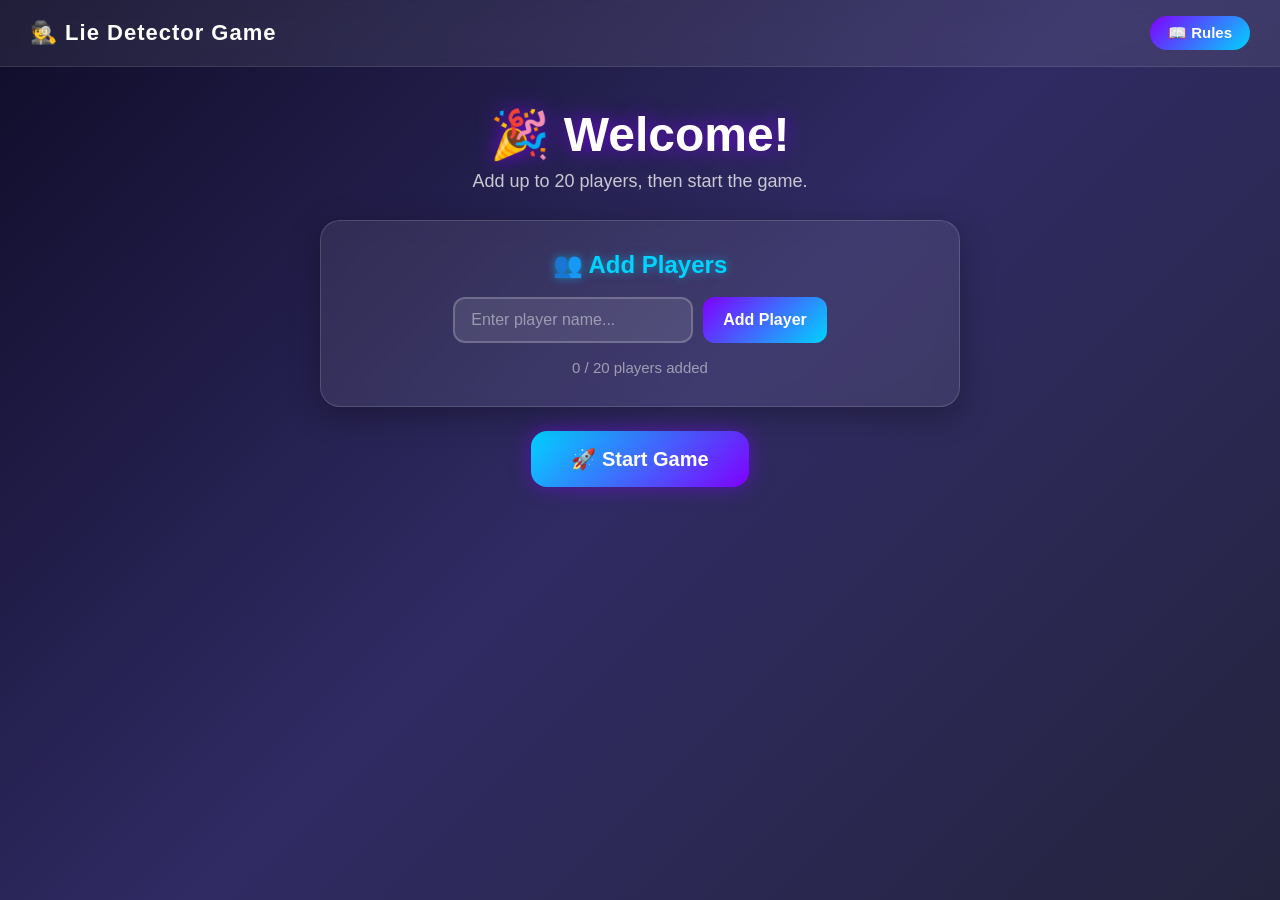
==== index.html @ 18405666 "Add files via upload" ====
<!DOCTYPE html>
<html>
<head>
    <meta charset="UTF-8">
    <title>Lie Detector Game</title>
    <link rel="stylesheet" href="style.css">
</head>
<body>

    <!-- Navigation bar -->
    <nav>
        <span class="nav-title">🕵️ Lie Detector Game</span>
        <a href="rules.html" class="nav-btn">📖 Rules</a>
    </nav>

    <!-- Main setup container -->
    <div class="container">
        <h1>🎉 Welcome!</h1>
        <p class="subtitle">Add up to 20 players, then start the game.</p>

        <!-- Add player card -->
        <div class="card">
            <h2>👥 Add Players</h2>
            <div id="input-section">
                <input type="text" id="player-input" placeholder="Enter player name..." />
                <button id="add-player-btn">Add Player</button>
            </div>
            <!-- Player list will appear here -->
            <ul id="player-list"></ul>
            <p id="player-count">0 / 20 players added</p>
        </div>

        <!-- Start game button -->
        <button id="start-game-btn" class="big-btn">🚀 Start Game</button>

    </div>

    <script src="script.js"></script>
</body>
</html>
---- style.css ----
/* ========================================
   BASE & RESET
======================================== */
* {
    box-sizing: border-box;
    margin: 0;
    padding: 0;
}

body {
    font-family: 'Arial Rounded MT Bold', Arial, sans-serif;
    background: linear-gradient(135deg, #0f0c29, #302b63, #24243e);
    min-height: 100vh;
    padding-bottom: 60px;
    color: white;
}

/* ========================================
   NAVIGATION BAR
======================================== */
nav {
    background: rgba(255, 255, 255, 0.08);
    backdrop-filter: blur(10px);
    display: flex;
    justify-content: space-between;
    align-items: center;
    padding: 16px 30px;
    border-bottom: 1px solid rgba(255, 255, 255, 0.1);
}

.nav-title {
    color: white;
    font-size: 22px;
    font-weight: bold;
    letter-spacing: 1px;
}

.nav-btn {
    background: linear-gradient(135deg, #7f00ff, #00d4ff);
    color: white;
    padding: 8px 18px;
    border-radius: 20px;
    text-decoration: none;
    font-size: 15px;
    font-weight: bold;
    transition: opacity 0.2s, transform 0.2s;
}

.nav-btn:hover {
    opacity: 0.85;
    transform: scale(1.05);
}

/* ========================================
   CONTAINER
======================================== */
.container {
    max-width: 680px;
    margin: 40px auto;
    padding: 0 20px;
    text-align: center;
}

h1 {
    font-size: 48px;
    color: white;
    text-shadow: 0 0 20px rgba(127, 0, 255, 0.8);
    margin-bottom: 8px;
}

.subtitle {
    color: rgba(255, 255, 255, 0.75);
    font-size: 18px;
    margin-bottom: 28px;
}

/* ========================================
   CARDS
======================================== */
.card {
    background: rgba(255, 255, 255, 0.08);
    border: 1px solid rgba(255, 255, 255, 0.15);
    border-radius: 20px;
    padding: 30px;
    margin-bottom: 24px;
    backdrop-filter: blur(10px);
    box-shadow: 0 8px 32px rgba(0, 0, 0, 0.3);
}

.card h2 {
    font-size: 24px;
    margin-bottom: 18px;
    color: #00d4ff;
    text-shadow: 0 0 10px rgba(0, 212, 255, 0.5);
}

/* ========================================
   INPUT & BUTTONS
======================================== */
#input-section {
    display: flex;
    justify-content: center;
    gap: 10px;
    flex-wrap: wrap;
}

#player-input {
    padding: 12px 16px;
    font-size: 16px;
    width: 240px;
    border: 2px solid rgba(255, 255, 255, 0.2);
    border-radius: 12px;
    background: rgba(255, 255, 255, 0.1);
    color: white;
    outline: none;
    transition: border 0.2s;
}

#player-input::placeholder {
    color: rgba(255, 255, 255, 0.45);
}

#player-input:focus {
    border-color: #00d4ff;
    box-shadow: 0 0 10px rgba(0, 212, 255, 0.4);
}

button {
    padding: 12px 20px;
    font-size: 16px;
    cursor: pointer;
    border: none;
    border-radius: 12px;
    font-weight: bold;
    transition: transform 0.15s, opacity 0.2s;
}

button:hover {
    opacity: 0.88;
    transform: scale(1.04);
}

#add-player-btn {
    background: linear-gradient(135deg, #7f00ff, #00d4ff);
    color: white;
}

.big-btn {
    background: linear-gradient(135deg, #00d4ff, #7f00ff);
    color: white;
    font-size: 20px;
    padding: 16px 40px;
    border-radius: 16px;
    border: none;
    cursor: pointer;
    font-weight: bold;
    box-shadow: 0 0 20px rgba(127, 0, 255, 0.5);
    transition: transform 0.15s, opacity 0.2s;
}

.big-btn:hover {
    transform: scale(1.05);
    opacity: 0.9;
}

.big-btn-link {
    display: inline-block;
    margin-top: 24px;
    background: linear-gradient(135deg, #00d4ff, #7f00ff);
    color: white;
    font-size: 20px;
    padding: 16px 40px;
    border-radius: 16px;
    text-decoration: none;
    font-weight: bold;
    box-shadow: 0 0 20px rgba(127, 0, 255, 0.5);
    transition: transform 0.15s, opacity 0.2s;
}

.big-btn-link:hover {
    transform: scale(1.05);
    opacity: 0.9;
}

.green-btn {
    background: linear-gradient(135deg, #00f260, #0575e6);
    color: white;
}

.yellow-btn {
    background: linear-gradient(135deg, #f7971e, #ffd200);
    color: #222;
}

.red-btn {
    background: linear-gradient(135deg, #f5576c, #f093fb);
    color: white;
}

/* ========================================
   PLAYER LIST
======================================== */
#player-list {
    list-style: none;
    margin-top: 16px;
}

#player-list li {
    font-size: 17px;
    padding: 8px 0;
    color: rgba(255, 255, 255, 0.9);
}

#player-count {
    margin-top: 14px;
    font-size: 15px;
    color: rgba(255, 255, 255, 0.5);
}

/* ========================================
   TIMER CIRCLE
======================================== */
#timer-circle {
    width: 150px;
    height: 150px;
    border-radius: 50%;
    background: linear-gradient(135deg, #7f00ff, #00d4ff);
    display: flex;
    align-items: center;
    justify-content: center;
    margin: 20px auto;
    box-shadow: 0 0 30px rgba(127, 0, 255, 0.6);
}

#timer-display {
    font-size: 56px;
    font-weight: bold;
    color: white;
    text-shadow: 0 0 10px rgba(255, 255, 255, 0.5);
}

#timer-circle.urgent {
    background: linear-gradient(135deg, #f5576c, #f093fb);
    box-shadow: 0 0 30px rgba(245, 87, 108, 0.8);
    animation: pulse 0.7s infinite alternate;
}

@keyframes pulse {
    from { transform: scale(1); }
    to   { transform: scale(1.08); }
}

#timer-buttons {
    display: flex;
    justify-content: center;
    gap: 12px;
    margin-bottom: 20px;
}

/* ========================================
   CURRENT PLAYER
======================================== */
.current-player {
    font-size: 22px;
    color: rgba(255, 255, 255, 0.85);
    margin-bottom: 10px;
}

.current-player strong {
    color: #00d4ff;
    text-shadow: 0 0 10px rgba(0, 212, 255, 0.6);
}

/* ========================================
   POINT SECTION
======================================== */
#point-section {
    margin: 16px 0;
    font-size: 16px;
    color: rgba(255, 255, 255, 0.8);
}

#point-player-select {
    padding: 10px;
    font-size: 16px;
    border-radius: 10px;
    border: 2px solid rgba(255, 255, 255, 0.2);
    background: rgba(255, 255, 255, 0.1);
    color: white;
    margin: 8px 6px;
}

/* ========================================
   LEADERBOARD
======================================== */
#leaderboard-list {
    list-style: none;
    margin: 16px 0;
}

#leaderboard-list li {
    font-size: 22px;
    padding: 12px 0;
    border-bottom: 1px solid rgba(255, 255, 255, 0.1);
    color: white;
}

#leaderboard-list li:first-child {
    font-size: 28px;
    color: #ffd200;
    text-shadow: 0 0 12px rgba(255, 210, 0, 0.7);
}

#leaderboard-list li:nth-child(2) {
    color: #c0c0c0;
    text-shadow: 0 0 10px rgba(192, 192, 192, 0.5);
}

#leaderboard-list li:nth-child(3) {
    color: #cd7f32;
    text-shadow: 0 0 10px rgba(205, 127, 50, 0.5);
}

/* ========================================
   RULES PAGE
======================================== */
.rules-card {
    text-align: left;
}

.rules-text {
    font-size: 16px;
    color: rgba(255, 255, 255, 0.85);
    line-height: 1.8;
    margin-bottom: 16px;
    padding-bottom: 16px;
    border-bottom: 1px solid rgba(255, 255, 255, 0.08);
}

.rules-text:last-child {
    border-bottom: none;
    margin-bottom: 0;
}

.rules-text strong {
    color: #00d4ff;
}

/* ========================================
   FIREWORKS ANIMATION
======================================== */
.firework {
    position: fixed;
    width: 10px;
    height: 10px;
    border-radius: 50%;
    animation: firework-explode 1s ease-out forwards;
    pointer-events: none;
}

@keyframes firework-explode {
    0% {
        transform: scale(1);
        opacity: 1;
    }
    100% {
        transform: scale(25);
        opacity: 0;
    }
}

.firework-particle {
    position: fixed;
    width: 6px;
    height: 6px;
    border-radius: 50%;
    pointer-events: none;
    animation: particle-fly 1.2s ease-out forwards;
}

@keyframes particle-fly {
    0% {
        transform: translate(0, 0) scale(1);
        opacity: 1;
    }
    100% {
        transform: translate(var(--dx), var(--dy)) scale(0);
        opacity: 0;
    }
}

/* ========================================
   UTILITY
======================================== */
.hidden {
    display: none;
}

.stage-label {
    font-size: 13px;
    text-transform: uppercase;
    letter-spacing: 2px;
    color: rgba(255, 255, 255, 0.4);
    margin-bottom: 6px;
}
/* ========================================
   SPEAKER REVEAL ANIMATION
======================================== */
.big-name {
    font-size: 52px;
    font-weight: bold;
    color: #00d4ff;
    text-shadow: 0 0 20px rgba(0, 212, 255, 0.8);
    margin: 16px 0;
    min-height: 70px;
}

.cycling {
    animation: colorCycle 0.1s infinite alternate;
    font-size: 52px;
}

@keyframes colorCycle {
    0%   { color: #00d4ff; text-shadow: 0 0 20px rgba(0,212,255,0.9); }
    25%  { color: #f093fb; text-shadow: 0 0 20px rgba(240,147,251,0.9); }
    50%  { color: #ffd200; text-shadow: 0 0 20px rgba(255,210,0,0.9); }
    75%  { color: #00f260; text-shadow: 0 0 20px rgba(0,242,96,0.9); }
    100% { color: #f5576c; text-shadow: 0 0 20px rgba(245,87,108,0.9); }
}

.name-pop {
    animation: namePop 0.5s ease-out forwards;
}

@keyframes namePop {
    0%   { transform: scale(0.5); opacity: 0; }
    70%  { transform: scale(1.2); opacity: 1; }
    100% { transform: scale(1);   opacity: 1; }
}

/* Timer circle class (used in game.html) */
.timer-circle {
    width: 150px;
    height: 150px;
    border-radius: 50%;
    background: linear-gradient(135deg, #7f00ff, #00d4ff);
    display: flex;
    align-items: center;
    justify-content: center;
    margin: 20px auto;
    box-shadow: 0 0 30px rgba(127, 0, 255, 0.6);
}

.timer-circle span {
    font-size: 56px;
    font-weight: bold;
    color: white;
    text-shadow: 0 0 10px rgba(255,255,255,0.5);
}

.timer-circle.urgent {
    background: linear-gradient(135deg, #f5576c, #f093fb);
    box-shadow: 0 0 30px rgba(245, 87, 108, 0.8);
    animation: pulse 0.7s infinite alternate;
}
Now open game.js, find the loadRound function and replace just these two lines:
javascriptdocument.getElementById("speaker-name").textContent = currentSpeaker;
document.getElementById("scoring-speaker-name").textContent = currentSpeaker;
With this:
javascript// Dramatic speaker reveal
document.getElementById("scoring-speaker-name").textContent = currentSpeaker;
revealSpeaker(currentSpeaker);
Then add this new function anywhere in game.js:
javascript// ========================================
// DRAMATIC SPEAKER REVEAL
// ========================================
function revealSpeaker(name) {
    const cycling = document.getElementById("speaker-cycling");
    const nameEl = document.getElementById("speaker-name");
    const names = players.length > 1 ? players : ["?"];

    // Show cycling animation
    cycling.classList.remove("hidden");
    nameEl.classList.add("hidden");

    let cycleCount = 0;
    const maxCycles = 25;
    let i = 0;

    const cycleInterval = setInterval(() => {
        // Cycle through random player names rapidly
        cycling.textContent = names[i % names.length];
        i++;
        cycleCount++;

        // Gradually slow down near the end
        if (cycleCount >= maxCycles) {
            clearInterval(cycleInterval);

            // Hide cycling, show real name with pop animation
            cycling.classList.add("hidden");
            nameEl.textContent = name;
            nameEl.classList.remove("hidden");
            nameEl.classList.add("name-pop");

            // Remove animation class after it finishes
            setTimeout(() => nameEl.classList.remove("name-pop"), 500);
        }
    }, 80);
}
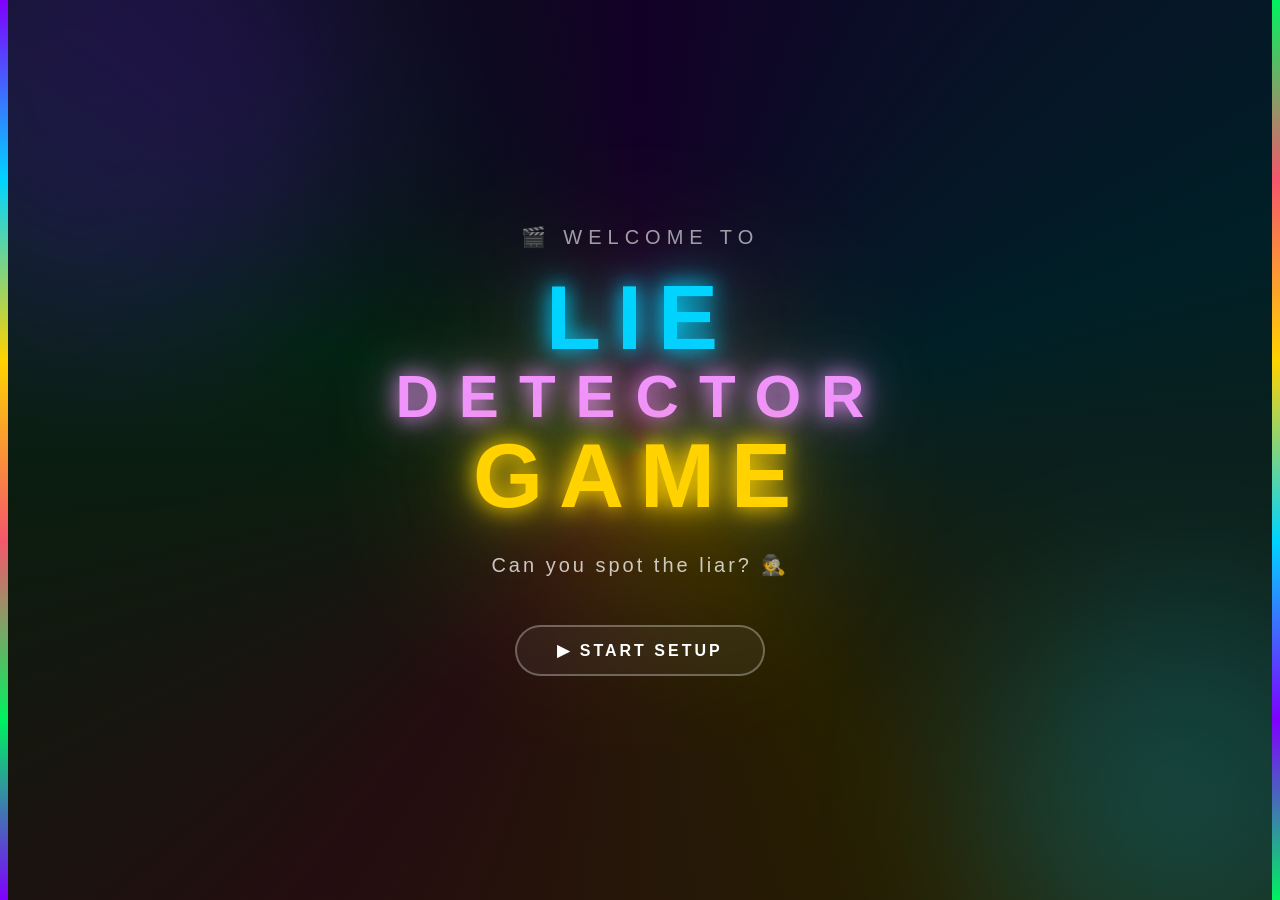
==== commit dfb85aae: "Add files via upload" ====
--- a/index.html
+++ b/index.html
@@ -7,31 +7,60 @@
 </head>
 <body>
 
-    <!-- Navigation bar -->
-    <nav>
-        <span class="nav-title">🕵️ Lie Detector Game</span>
-        <a href="rules.html" class="nav-btn">📖 Rules</a>
-    </nav>
+    <!-- ===================== -->
+    <!-- CINEMATIC OPENING     -->
+    <!-- ===================== -->
+    <div id="opening-screen">
 
-    <!-- Main setup container -->
-    <div class="container">
-        <h1>🎉 Welcome!</h1>
-        <p class="subtitle">Add up to 20 players, then start the game.</p>
+        <!-- Flashing light bars -->
+        <div class="light-bar left-bar"></div>
+        <div class="light-bar right-bar"></div>
 
-        <!-- Add player card -->
-        <div class="card">
-            <h2>👥 Add Players</h2>
-            <div id="input-section">
-                <input type="text" id="player-input" placeholder="Enter player name..." />
-                <button id="add-player-btn">Add Player</button>
+        <!-- Spotlight circles -->
+        <div class="spotlight spot-1"></div>
+        <div class="spotlight spot-2"></div>
+        <div class="spotlight spot-3"></div>
+
+        <!-- Game show title -->
+        <div id="opening-content">
+            <div id="opening-subtitle">🎬 Welcome to</div>
+            <div id="opening-title">
+                <span class="title-word">LIE</span>
+                <span class="title-word">DETECTOR</span>
+                <span class="title-word">GAME</span>
             </div>
-            <!-- Player list will appear here -->
-            <ul id="player-list"></ul>
-            <p id="player-count">0 / 20 players added</p>
+            <div id="opening-tagline">Can you spot the liar? 🕵️</div>
+            <button id="skip-btn" onclick="skipOpening()">▶ Start Setup</button>
         </div>
 
-        <!-- Start game button -->
-        <button id="start-game-btn" class="big-btn">🚀 Start Game</button>
+    </div>
+
+    <!-- ===================== -->
+    <!-- MAIN GAME SETUP       -->
+    <!-- ===================== -->
+    <div id="main-content" class="hidden">
+
+        <nav>
+            <span class="nav-title">🕵️ Lie Detector Game</span>
+            <a href="rules.html" class="nav-btn">📖 Rules</a>
+        </nav>
+
+        <div class="container">
+            <h1>🎉 Welcome!</h1>
+            <p class="subtitle">Add up to 20 players, then start the game.</p>
+
+            <div class="card">
+                <h2>👥 Add Players</h2>
+                <div id="input-section">
+                    <input type="text" id="player-input" placeholder="Enter player name..." />
+                    <button id="add-player-btn">Add Player</button>
+                </div>
+                <ul id="player-list"></ul>
+                <p id="player-count">0 / 20 players added</p>
+            </div>
+
+            <button id="start-game-btn" class="big-btn">🚀 Start Game</button>
+        </div>
 
     </div>
 
--- a/style.css
+++ b/style.css
@@ -13,6 +13,239 @@
     min-height: 100vh;
     padding-bottom: 60px;
     color: white;
+}
+
+/* ========================================
+   CINEMATIC OPENING
+======================================== */
+#opening-screen {
+    position: fixed;
+    top: 0;
+    left: 0;
+    width: 100vw;
+    height: 100vh;
+    background: #000;
+    z-index: 9999;
+    display: flex;
+    flex-direction: column;
+    align-items: center;
+    justify-content: center;
+    overflow: hidden;
+}
+
+/* Animated background gradient */
+#opening-screen::before {
+    content: '';
+    position: absolute;
+    width: 200%;
+    height: 200%;
+    background: conic-gradient(
+        from 0deg,
+        #7f00ff, #00d4ff, #ffd200,
+        #f5576c, #00f260, #7f00ff
+    );
+    animation: spinBg 6s linear infinite;
+    opacity: 0.15;
+    top: -50%;
+    left: -50%;
+}
+
+@keyframes spinBg {
+    from { transform: rotate(0deg); }
+    to   { transform: rotate(360deg); }
+}
+
+/* Flashing light bars */
+.light-bar {
+    position: absolute;
+    top: 0;
+    width: 8px;
+    height: 100%;
+    z-index: 2;
+}
+
+.left-bar {
+    left: 0;
+    background: linear-gradient(180deg,
+        #7f00ff, #00d4ff, #ffd200,
+        #f5576c, #00f260, #7f00ff);
+    animation: barPulse 0.5s infinite alternate;
+}
+
+.right-bar {
+    right: 0;
+    background: linear-gradient(180deg,
+        #00f260, #f5576c, #ffd200,
+        #00d4ff, #7f00ff, #00f260);
+    animation: barPulse 0.5s infinite alternate-reverse;
+}
+
+@keyframes barPulse {
+    from { opacity: 1; width: 8px; }
+    to   { opacity: 0.4; width: 20px; }
+}
+
+/* Spotlight blobs */
+.spotlight {
+    position: absolute;
+    border-radius: 50%;
+    filter: blur(90px);
+    opacity: 0.2;
+    z-index: 1;
+}
+
+.spot-1 {
+    width: 500px;
+    height: 500px;
+    background: #7f00ff;
+    top: -150px;
+    left: -150px;
+    animation: blobFloat 4s ease-in-out infinite alternate;
+}
+
+.spot-2 {
+    width: 400px;
+    height: 400px;
+    background: #00d4ff;
+    bottom: -100px;
+    right: -100px;
+    animation: blobFloat 3.5s ease-in-out infinite alternate-reverse;
+}
+
+.spot-3 {
+    width: 300px;
+    height: 300px;
+    background: #ffd200;
+    top: 50%;
+    left: 50%;
+    transform: translate(-50%, -50%);
+    animation: blobFloat 5s ease-in-out infinite alternate;
+}
+
+@keyframes blobFloat {
+    from { transform: scale(1) translate(0, 0); opacity: 0.15; }
+    to   { transform: scale(1.4) translate(30px, 30px); opacity: 0.25; }
+}
+
+/* Opening content */
+#opening-content {
+    position: relative;
+    z-index: 10;
+    text-align: center;
+    display: flex;
+    flex-direction: column;
+    align-items: center;
+    gap: 16px;
+}
+
+#opening-subtitle {
+    font-size: 20px;
+    color: rgba(255,255,255,0.6);
+    letter-spacing: 6px;
+    text-transform: uppercase;
+    animation: fadeSlideDown 0.8s ease-out forwards;
+}
+
+@keyframes fadeSlideDown {
+    from { opacity: 0; transform: translateY(-30px); }
+    to   { opacity: 1; transform: translateY(0); }
+}
+
+/* Title words */
+#opening-title {
+    display: flex;
+    flex-direction: column;
+    align-items: center;
+    gap: 4px;
+    margin: 8px 0;
+}
+
+.title-word {
+    font-size: 90px;
+    font-weight: 900;
+    letter-spacing: 16px;
+    text-transform: uppercase;
+    opacity: 0;
+    display: block;
+    animation: wordBurst 0.7s cubic-bezier(0.175, 0.885, 0.32, 1.275) forwards;
+    line-height: 1;
+}
+
+.title-word:nth-child(1) {
+    color: #00d4ff;
+    text-shadow:
+        0 0 20px rgba(0,212,255,1),
+        0 0 40px rgba(0,212,255,0.7),
+        0 0 80px rgba(0,212,255,0.4);
+    animation-delay: 0.4s;
+}
+
+.title-word:nth-child(2) {
+    color: #f093fb;
+    text-shadow:
+        0 0 20px rgba(240,147,251,1),
+        0 0 40px rgba(240,147,251,0.7),
+        0 0 80px rgba(240,147,251,0.4);
+    animation-delay: 0.9s;
+    font-size: 60px;
+    letter-spacing: 20px;
+}
+
+.title-word:nth-child(3) {
+    color: #ffd200;
+    text-shadow:
+        0 0 20px rgba(255,210,0,1),
+        0 0 40px rgba(255,210,0,0.7),
+        0 0 80px rgba(255,210,0,0.4);
+    animation-delay: 1.4s;
+}
+
+@keyframes wordBurst {
+    0%   { opacity: 0; transform: scale(3); filter: blur(20px); }
+    60%  { opacity: 1; transform: scale(0.95); filter: blur(0); }
+    80%  { transform: scale(1.05); }
+    100% { opacity: 1; transform: scale(1); filter: blur(0); }
+}
+
+/* Tagline */
+#opening-tagline {
+    font-size: 20px;
+    color: rgba(255,255,255,0.75);
+    letter-spacing: 3px;
+    opacity: 0;
+    animation: fadeSlideUp 0.8s ease-out 2s forwards;
+    margin-top: 8px;
+}
+
+@keyframes fadeSlideUp {
+    from { opacity: 0; transform: translateY(20px); }
+    to   { opacity: 1; transform: translateY(0); }
+}
+
+/* Skip button */
+#skip-btn {
+    margin-top: 32px;
+    background: transparent;
+    color: white;
+    font-size: 16px;
+    padding: 14px 40px;
+    border: 2px solid rgba(255,255,255,0.3);
+    border-radius: 40px;
+    cursor: pointer;
+    letter-spacing: 3px;
+    text-transform: uppercase;
+    opacity: 0;
+    animation: fadeSlideUp 0.8s ease-out 2.5s forwards;
+    transition: all 0.3s;
+    backdrop-filter: blur(10px);
+    background: rgba(255,255,255,0.05);
+}
+
+#skip-btn:hover {
+    border-color: #00d4ff;
+    color: #00d4ff;
+    box-shadow: 0 0 20px rgba(0,212,255,0.4);
+    transform: scale(1.05);
 }
 
 /* ========================================
@@ -220,225 +453,6 @@
 /* ========================================
    TIMER CIRCLE
 ======================================== */
-#timer-circle {
-    width: 150px;
-    height: 150px;
-    border-radius: 50%;
-    background: linear-gradient(135deg, #7f00ff, #00d4ff);
-    display: flex;
-    align-items: center;
-    justify-content: center;
-    margin: 20px auto;
-    box-shadow: 0 0 30px rgba(127, 0, 255, 0.6);
-}
-
-#timer-display {
-    font-size: 56px;
-    font-weight: bold;
-    color: white;
-    text-shadow: 0 0 10px rgba(255, 255, 255, 0.5);
-}
-
-#timer-circle.urgent {
-    background: linear-gradient(135deg, #f5576c, #f093fb);
-    box-shadow: 0 0 30px rgba(245, 87, 108, 0.8);
-    animation: pulse 0.7s infinite alternate;
-}
-
-@keyframes pulse {
-    from { transform: scale(1); }
-    to   { transform: scale(1.08); }
-}
-
-#timer-buttons {
-    display: flex;
-    justify-content: center;
-    gap: 12px;
-    margin-bottom: 20px;
-}
-
-/* ========================================
-   CURRENT PLAYER
-======================================== */
-.current-player {
-    font-size: 22px;
-    color: rgba(255, 255, 255, 0.85);
-    margin-bottom: 10px;
-}
-
-.current-player strong {
-    color: #00d4ff;
-    text-shadow: 0 0 10px rgba(0, 212, 255, 0.6);
-}
-
-/* ========================================
-   POINT SECTION
-======================================== */
-#point-section {
-    margin: 16px 0;
-    font-size: 16px;
-    color: rgba(255, 255, 255, 0.8);
-}
-
-#point-player-select {
-    padding: 10px;
-    font-size: 16px;
-    border-radius: 10px;
-    border: 2px solid rgba(255, 255, 255, 0.2);
-    background: rgba(255, 255, 255, 0.1);
-    color: white;
-    margin: 8px 6px;
-}
-
-/* ========================================
-   LEADERBOARD
-======================================== */
-#leaderboard-list {
-    list-style: none;
-    margin: 16px 0;
-}
-
-#leaderboard-list li {
-    font-size: 22px;
-    padding: 12px 0;
-    border-bottom: 1px solid rgba(255, 255, 255, 0.1);
-    color: white;
-}
-
-#leaderboard-list li:first-child {
-    font-size: 28px;
-    color: #ffd200;
-    text-shadow: 0 0 12px rgba(255, 210, 0, 0.7);
-}
-
-#leaderboard-list li:nth-child(2) {
-    color: #c0c0c0;
-    text-shadow: 0 0 10px rgba(192, 192, 192, 0.5);
-}
-
-#leaderboard-list li:nth-child(3) {
-    color: #cd7f32;
-    text-shadow: 0 0 10px rgba(205, 127, 50, 0.5);
-}
-
-/* ========================================
-   RULES PAGE
-======================================== */
-.rules-card {
-    text-align: left;
-}
-
-.rules-text {
-    font-size: 16px;
-    color: rgba(255, 255, 255, 0.85);
-    line-height: 1.8;
-    margin-bottom: 16px;
-    padding-bottom: 16px;
-    border-bottom: 1px solid rgba(255, 255, 255, 0.08);
-}
-
-.rules-text:last-child {
-    border-bottom: none;
-    margin-bottom: 0;
-}
-
-.rules-text strong {
-    color: #00d4ff;
-}
-
-/* ========================================
-   FIREWORKS ANIMATION
-======================================== */
-.firework {
-    position: fixed;
-    width: 10px;
-    height: 10px;
-    border-radius: 50%;
-    animation: firework-explode 1s ease-out forwards;
-    pointer-events: none;
-}
-
-@keyframes firework-explode {
-    0% {
-        transform: scale(1);
-        opacity: 1;
-    }
-    100% {
-        transform: scale(25);
-        opacity: 0;
-    }
-}
-
-.firework-particle {
-    position: fixed;
-    width: 6px;
-    height: 6px;
-    border-radius: 50%;
-    pointer-events: none;
-    animation: particle-fly 1.2s ease-out forwards;
-}
-
-@keyframes particle-fly {
-    0% {
-        transform: translate(0, 0) scale(1);
-        opacity: 1;
-    }
-    100% {
-        transform: translate(var(--dx), var(--dy)) scale(0);
-        opacity: 0;
-    }
-}
-
-/* ========================================
-   UTILITY
-======================================== */
-.hidden {
-    display: none;
-}
-
-.stage-label {
-    font-size: 13px;
-    text-transform: uppercase;
-    letter-spacing: 2px;
-    color: rgba(255, 255, 255, 0.4);
-    margin-bottom: 6px;
-}
-/* ========================================
-   SPEAKER REVEAL ANIMATION
-======================================== */
-.big-name {
-    font-size: 52px;
-    font-weight: bold;
-    color: #00d4ff;
-    text-shadow: 0 0 20px rgba(0, 212, 255, 0.8);
-    margin: 16px 0;
-    min-height: 70px;
-}
-
-.cycling {
-    animation: colorCycle 0.1s infinite alternate;
-    font-size: 52px;
-}
-
-@keyframes colorCycle {
-    0%   { color: #00d4ff; text-shadow: 0 0 20px rgba(0,212,255,0.9); }
-    25%  { color: #f093fb; text-shadow: 0 0 20px rgba(240,147,251,0.9); }
-    50%  { color: #ffd200; text-shadow: 0 0 20px rgba(255,210,0,0.9); }
-    75%  { color: #00f260; text-shadow: 0 0 20px rgba(0,242,96,0.9); }
-    100% { color: #f5576c; text-shadow: 0 0 20px rgba(245,87,108,0.9); }
-}
-
-.name-pop {
-    animation: namePop 0.5s ease-out forwards;
-}
-
-@keyframes namePop {
-    0%   { transform: scale(0.5); opacity: 0; }
-    70%  { transform: scale(1.2); opacity: 1; }
-    100% { transform: scale(1);   opacity: 1; }
-}
-
-/* Timer circle class (used in game.html) */
 .timer-circle {
     width: 150px;
     height: 150px;
@@ -463,48 +477,152 @@
     box-shadow: 0 0 30px rgba(245, 87, 108, 0.8);
     animation: pulse 0.7s infinite alternate;
 }
-Now open game.js, find the loadRound function and replace just these two lines:
-javascriptdocument.getElementById("speaker-name").textContent = currentSpeaker;
-document.getElementById("scoring-speaker-name").textContent = currentSpeaker;
-With this:
-javascript// Dramatic speaker reveal
-document.getElementById("scoring-speaker-name").textContent = currentSpeaker;
-revealSpeaker(currentSpeaker);
-Then add this new function anywhere in game.js:
-javascript// ========================================
-// DRAMATIC SPEAKER REVEAL
-// ========================================
-function revealSpeaker(name) {
-    const cycling = document.getElementById("speaker-cycling");
-    const nameEl = document.getElementById("speaker-name");
-    const names = players.length > 1 ? players : ["?"];
-
-    // Show cycling animation
-    cycling.classList.remove("hidden");
-    nameEl.classList.add("hidden");
-
-    let cycleCount = 0;
-    const maxCycles = 25;
-    let i = 0;
-
-    const cycleInterval = setInterval(() => {
-        // Cycle through random player names rapidly
-        cycling.textContent = names[i % names.length];
-        i++;
-        cycleCount++;
-
-        // Gradually slow down near the end
-        if (cycleCount >= maxCycles) {
-            clearInterval(cycleInterval);
-
-            // Hide cycling, show real name with pop animation
-            cycling.classList.add("hidden");
-            nameEl.textContent = name;
-            nameEl.classList.remove("hidden");
-            nameEl.classList.add("name-pop");
-
-            // Remove animation class after it finishes
-            setTimeout(() => nameEl.classList.remove("name-pop"), 500);
-        }
-    }, 80);
+
+@keyframes pulse {
+    from { transform: scale(1); }
+    to   { transform: scale(1.08); }
+}
+
+/* ========================================
+   CURRENT PLAYER
+======================================== */
+.current-player {
+    font-size: 22px;
+    color: rgba(255, 255, 255, 0.85);
+    margin-bottom: 10px;
+}
+
+.current-player strong {
+    color: #00d4ff;
+    text-shadow: 0 0 10px rgba(0, 212, 255, 0.6);
+}
+
+/* ========================================
+   POINT SECTION
+======================================== */
+#point-section {
+    margin: 16px 0;
+    font-size: 16px;
+    color: rgba(255, 255, 255, 0.8);
+}
+
+#point-player-select {
+    padding: 10px;
+    font-size: 16px;
+    border-radius: 10px;
+    border: 2px solid rgba(255, 255, 255, 0.2);
+    background: rgba(255, 255, 255, 0.1);
+    color: white;
+    margin: 8px 6px;
+}
+
+/* ========================================
+   LEADERBOARD
+======================================== */
+#leaderboard-list {
+    list-style: none;
+    margin: 16px 0;
+    padding: 0;
+}
+
+#leaderboard-list li {
+    font-size: 22px;
+    padding: 12px 0;
+    border-bottom: 1px solid rgba(255, 255, 255, 0.1);
+    color: white;
+}
+
+/* ========================================
+   RULES PAGE
+======================================== */
+.rules-card {
+    text-align: left;
+}
+
+.rules-text {
+    font-size: 16px;
+    color: rgba(255, 255, 255, 0.85);
+    line-height: 1.8;
+    margin-bottom: 16px;
+    padding-bottom: 16px;
+    border-bottom: 1px solid rgba(255, 255, 255, 0.08);
+}
+
+.rules-text:last-child {
+    border-bottom: none;
+    margin-bottom: 0;
+}
+
+.rules-text strong {
+    color: #00d4ff;
+}
+
+/* ========================================
+   SPEAKER REVEAL ANIMATION
+======================================== */
+.big-name {
+    font-size: 52px;
+    font-weight: bold;
+    color: #00d4ff;
+    text-shadow: 0 0 20px rgba(0, 212, 255, 0.8);
+    margin: 16px 0;
+    min-height: 70px;
+}
+
+.cycling {
+    animation: colorCycle 0.1s infinite alternate;
+    font-size: 52px;
+}
+
+@keyframes colorCycle {
+    0%   { color: #00d4ff; }
+    25%  { color: #f093fb; }
+    50%  { color: #ffd200; }
+    75%  { color: #00f260; }
+    100% { color: #f5576c; }
+}
+
+.name-pop {
+    animation: namePop 0.5s ease-out forwards;
+}
+
+@keyframes namePop {
+    0%   { transform: scale(0.5); opacity: 0; }
+    70%  { transform: scale(1.2); opacity: 1; }
+    100% { transform: scale(1);   opacity: 1; }
+}
+
+/* ========================================
+   FIREWORKS
+======================================== */
+.firework-particle {
+    position: fixed;
+    width: 6px;
+    height: 6px;
+    border-radius: 50%;
+    pointer-events: none;
+    animation: particleFly 1.2s ease-out forwards;
+}
+
+@keyframes particleFly {
+    0%   { transform: translate(0,0) scale(1); opacity: 1; }
+    100% { transform: translate(var(--dx), var(--dy)) scale(0); opacity: 0; }
+}
+
+/* ========================================
+   STAGE LABEL
+======================================== */
+.stage-label {
+    font-size: 13px;
+    text-transform: uppercase;
+    letter-spacing: 2px;
+    color: rgba(255, 255, 255, 0.4);
+    margin-bottom: 6px;
+}
+
+/* ========================================
+   UTILITY
+======================================== */
+.hidden {
+    display: none;
 }
